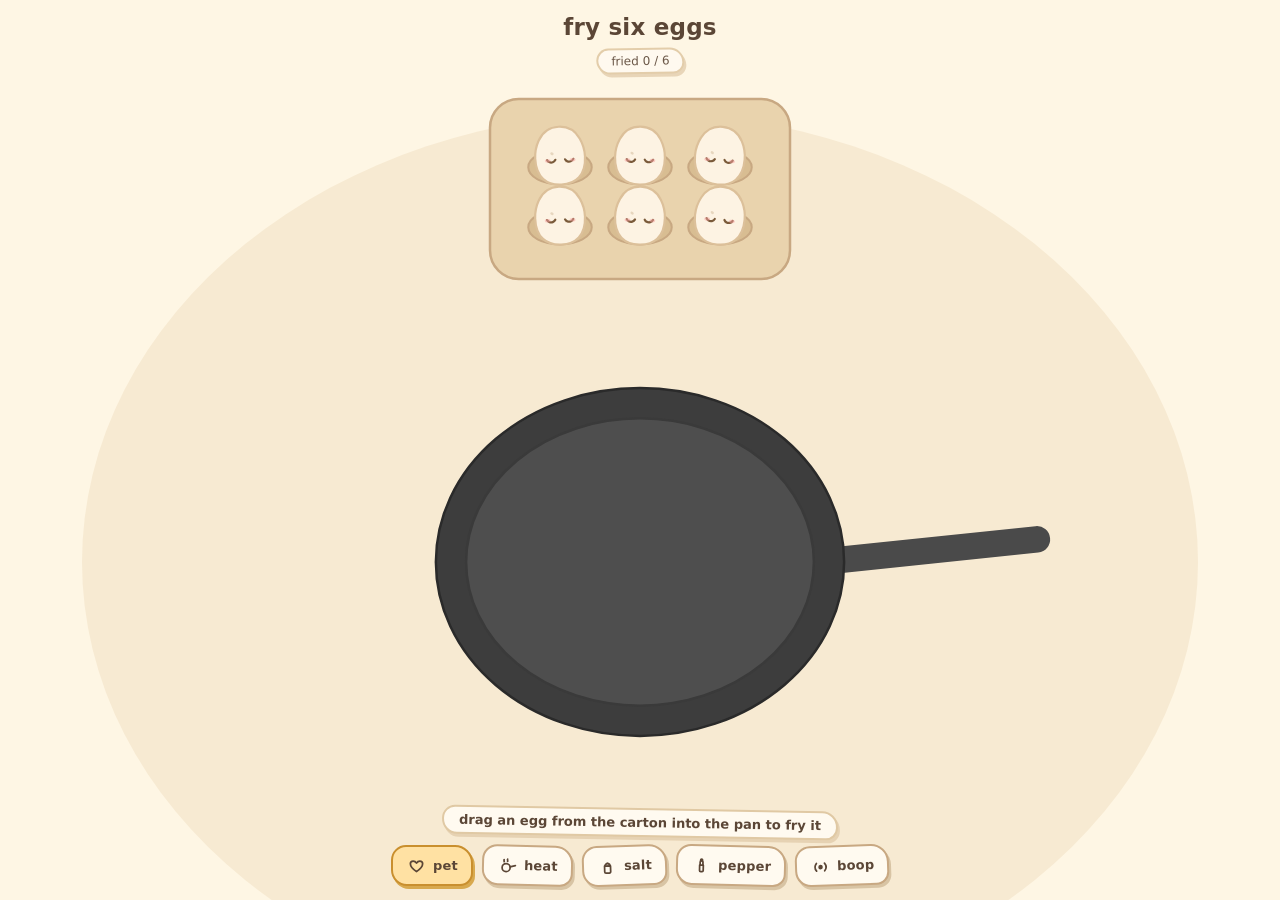
==== index.html @ 0eeabd4d "Expand finale verdicts, sync moods, polish eggs and copy - Add emotion/accident verdicts (gloomy, sc" ====
<!DOCTYPE html>
<html lang="en">
<head>
<meta charset="UTF-8">
<meta name="viewport" content="width=device-width, initial-scale=1.0">
<title>Fry Six Eggs</title>
<link rel="stylesheet" href="egg.css">
</head>
<body>
<canvas id="stage"></canvas>

<div class="hud">
  <h1><span id="titleText"></span></h1>
  <div class="progress pill" id="progress"></div>
</div>

<div class="bottombar">
  <div class="status pill" id="status">…</div>
  <div class="toolbar">
    <button class="tool active" data-tool="pet">
      <svg viewBox="0 0 24 24" stroke-width="2" stroke-linecap="round" stroke-linejoin="round"><path d="M12 19C7.5 16 5 12.8 5 10.1 5 8.2 6.5 7 8.2 7c1.5 0 2.9.9 3.8 2.3C12.9 7.9 14.3 7 15.8 7 17.5 7 19 8.2 19 10.1c0 2.7-2.5 5.9-7 8.9Z"/></svg>
      <span class="lbl"></span>
    </button>
    <button class="tool" data-tool="fry">
      <svg viewBox="0 0 24 24" stroke-width="2" stroke-linecap="round" stroke-linejoin="round"><circle cx="10.5" cy="15" r="4.6"/><path d="M15 14 21 12.4"/><path d="M8 6c-.8.8.8 1.6 0 2.4"/><path d="M12 5.4c-.8.8.8 1.6 0 2.4"/></svg>
      <span class="lbl"></span>
    </button>
    <button class="tool" data-tool="salt">
      <svg viewBox="0 0 24 24" stroke-width="2" stroke-linecap="round" stroke-linejoin="round"><path d="M8.6 12h6.8v6.6a1.5 1.5 0 0 1-1.5 1.5h-3.8a1.5 1.5 0 0 1-1.5-1.5z"/><path d="M9.1 12a2.9 2.9 0 0 1 5.8 0"/><circle cx="11" cy="8.4" r=".5" fill="currentColor" stroke="none"/><circle cx="12" cy="7.9" r=".5" fill="currentColor" stroke="none"/><circle cx="13" cy="8.4" r=".5" fill="currentColor" stroke="none"/></svg>
      <span class="lbl"></span>
    </button>
    <button class="tool" data-tool="pepper">
      <svg viewBox="0 0 24 24" stroke-width="2" stroke-linecap="round" stroke-linejoin="round"><path d="M9.9 12.5h4.2v6.1a1.4 1.4 0 0 1-1.4 1.4h-1.4a1.4 1.4 0 0 1-1.4-1.4z"/><path d="M10.4 12.5V9a1.6 1.6 0 0 1 3.2 0v3.5"/><circle cx="12" cy="6.6" r="1.1"/></svg>
      <span class="lbl"></span>
    </button>
    <button class="tool" data-tool="poke">
      <svg viewBox="0 0 24 24" stroke-width="2" stroke-linecap="round" stroke-linejoin="round"><circle cx="12" cy="13" r="2.6" fill="currentColor" stroke="none"/><path d="M7.4 8.6a7 7 0 0 0 0 8.8"/><path d="M16.6 8.6a7 7 0 0 1 0 8.8"/></svg>
      <span class="lbl"></span>
    </button>
  </div>
</div>

<div class="overlay hidden" id="photoOverlay">
  <div class="photoCard">
    <h2><span id="photoTitle"></span></h2>
    <p id="photoSub"></p>
    <img id="photoImg" alt="">
    <div class="photoActions">
      <button class="tool active" id="restartBtn" type="button">
        <svg viewBox="0 0 24 24" stroke-width="2" stroke-linecap="round" stroke-linejoin="round"><path d="M19 12a7 7 0 1 1-2-4.9"/><path d="M17.4 4.2 17 7.6l-3.4-.5"/></svg>
        <span class="lbl"></span>
      </button>
    </div>
  </div>
</div>

<script src="egg.js"></script>
</body>
</html>
---- egg.css ----
:root{
    --bg1:#fef6e4; --bg2:#f9e6c9; --ink:#5b4636;
  }
  *{box-sizing:border-box; -webkit-tap-highlight-color:transparent;}
  html,body{margin:0;height:100%;}
  body{
    font-family:"Chalkboard SE","Comic Sans MS","Segoe Print",system-ui,sans-serif;
    color:var(--ink);
    background:var(--bg1);
    overflow:hidden;
    user-select:none;
    touch-action:none;
  }
  /* cute handwritten Chinese fallback for the zh page */
  html[lang^="zh"] body{
    font-family:"Hannotate SC","Hanzipen SC","Yuanti SC","STYuanti","Kaiti SC","KaiTi","STKaiti","PingFang SC","Microsoft YaHei",system-ui,sans-serif;
  }
  html[lang^="zh"] .hud h1{ letter-spacing:1px; }
  #stage{position:fixed; inset:0; display:block;}
  .hud{
    position:fixed; top:14px; left:50%; transform:translateX(-50%);
    text-align:center; pointer-events:none; z-index:5;
  }
  .hud h1{
    margin:0; font-size:23px; font-weight:bold; letter-spacing:.2px; display:block;
  }

  /* flat hand-drawn "sticker" pill — cream fill, ink outline, hard offset shadow */
  .pill{
    background:#fffaf0; border:2px solid #e0c9a4; color:var(--ink);
    border-radius:13px 16px 12px 15px; box-shadow:2px 3px 0 #e6d2b3;
  }
  .progress{ display:inline-block; margin:8px 0 0; font-size:12px; opacity:.9; padding:4px 13px; transform:rotate(-1deg); }
  .status{ margin:0; max-width:92vw; text-align:center; font-size:13px; font-weight:bold; padding:5px 15px; transform:rotate(1deg); }

  .bottombar{
    position:fixed; left:50%; bottom:14px; transform:translateX(-50%);
    display:flex; flex-direction:column; align-items:center; gap:8px;
    z-index:5; width:100%; max-width:560px; pointer-events:none;
  }
  .toolbar{
    display:flex; gap:9px; flex-wrap:wrap; justify-content:center;
    max-width:96vw; pointer-events:auto;
  }
  .tool{
    cursor:pointer; font:inherit; font-size:14px; font-weight:bold;
    display:inline-flex; align-items:center; gap:6px;
    padding:8px 13px; color:var(--ink);
    background:#fffaf0; border:2.5px solid #c8a882;
    border-radius:15px 18px 13px 16px;
    box-shadow:2px 3px 0 #d8c4a4;
    transition:transform .1s, box-shadow .1s, background .15s, border-color .15s;
  }
  .tool svg{width:21px; height:21px; display:block; stroke:currentColor; fill:none;}
  .tool .lbl{font-size:13px; letter-spacing:.2px;}
  .tool:nth-of-type(odd){ transform:rotate(-2deg); }
  .tool:nth-of-type(even){ transform:rotate(1.5deg); }
  .tool:hover{ transform:translateY(-2px) rotate(0deg); }
  .tool:active{ transform:translateY(1px) rotate(0deg); box-shadow:1px 1px 0 #d8c4a4; }
  .tool.active{
    background:#ffe1a3; border-color:#c98f2e; box-shadow:2px 3px 0 #d8a94e;
    transform:rotate(0deg);
  }
  @media (max-width:520px){
    .tool{padding:7px 11px; font-size:13px; gap:5px;}
    .tool svg{width:19px; height:19px;}
    .hud h1{font-size:19px;}
  }

  .overlay{
    position:fixed; inset:0; z-index:50;
    background:rgba(91,70,54,0.55);
    display:flex; align-items:center; justify-content:center;
    padding:20px;
  }
  .overlay.hidden{ display:none; }
  .photoCard{
    background:#fffaf0; border:3px solid #c8a882; border-radius:22px 26px 20px 24px;
    padding:22px 24px 24px; max-width:620px; width:100%; text-align:center;
    box-shadow:5px 7px 0 #d8c4a4;
  }
  .photoCard h2{margin:0 0 4px; font-size:23px; display:inline-flex; align-items:center; gap:8px;}
  .photoCard h2 svg{width:24px; height:24px; transform:rotate(-6deg);}
  .photoCard p{margin:0 0 14px; font-size:13px; opacity:.7;}
  .photoCard img{width:100%; border-radius:14px; display:block; border:2.5px solid #c8a882;}
  .photoActions{display:flex; gap:10px; justify-content:center; margin-top:18px; flex-wrap:wrap;}
  .photoActions .tool{font-size:15px; padding:10px 18px;}
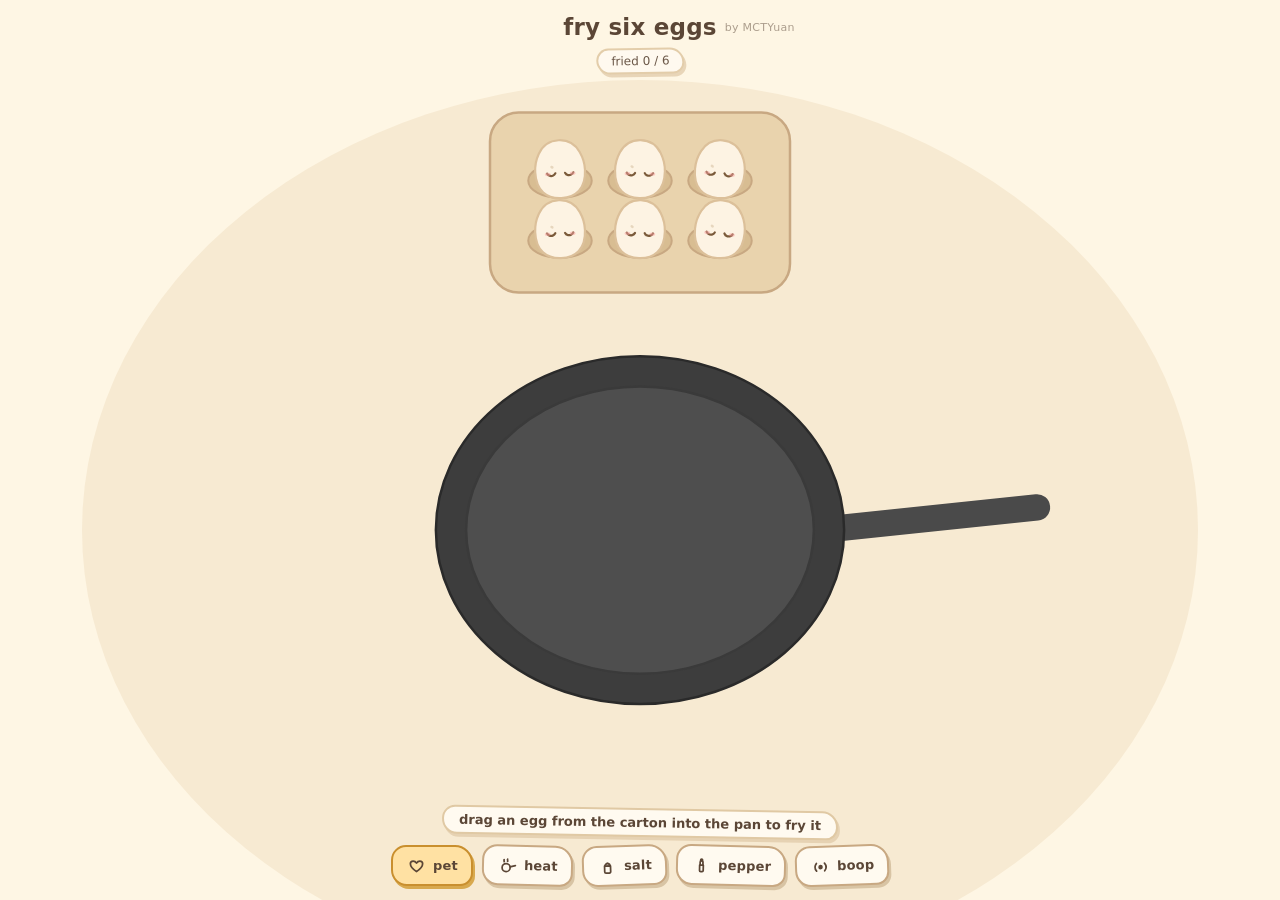
==== commit c7ac6dd7: "Rework result card, add author byline, sharpen canvas - Result card: bigger eggs in a portrait layou" ====
--- a/index.html
+++ b/index.html
@@ -4,13 +4,13 @@
 <meta charset="UTF-8">
 <meta name="viewport" content="width=device-width, initial-scale=1.0">
 <title>Fry Six Eggs</title>
-<link rel="stylesheet" href="egg.css">
+<link rel="stylesheet" href="egg.css?v=9">
 </head>
 <body>
 <canvas id="stage"></canvas>
 
 <div class="hud">
-  <h1><span id="titleText"></span></h1>
+  <h1><span class="titlewrap"><span id="titleText"></span><span class="byline" id="byline"></span></span></h1>
   <div class="progress pill" id="progress"></div>
 </div>
 
@@ -45,6 +45,7 @@
     <h2><span id="photoTitle"></span></h2>
     <p id="photoSub"></p>
     <img id="photoImg" alt="">
+    <p class="shareHint" id="shareHint"></p>
     <div class="photoActions">
       <button class="tool active" id="restartBtn" type="button">
         <svg viewBox="0 0 24 24" stroke-width="2" stroke-linecap="round" stroke-linejoin="round"><path d="M19 12a7 7 0 1 1-2-4.9"/><path d="M17.4 4.2 17 7.6l-3.4-.5"/></svg>
@@ -54,6 +55,6 @@
   </div>
 </div>
 
-<script src="egg.js"></script>
+<script src="egg.js?v=9"></script>
 </body>
 </html>
--- a/egg.css
+++ b/egg.css
@@ -23,6 +23,13 @@
   }
   .hud h1{
     margin:0; font-size:23px; font-weight:bold; letter-spacing:.2px; display:block;
+  }
+  /* title stays page-centered; the byline hangs off its right without affecting centering */
+  .titlewrap{ position:relative; display:inline-block; }
+  .byline{
+    position:absolute; left:100%; top:50%; transform:translateY(-50%);
+    margin-left:8px; white-space:nowrap;
+    font-size:11px; font-weight:normal; opacity:.5; letter-spacing:.3px;
   }
 
   /* flat hand-drawn "sticker" pill — cream fill, ink outline, hard offset shadow */
@@ -65,6 +72,8 @@
     .tool{padding:7px 11px; font-size:13px; gap:5px;}
     .tool svg{width:19px; height:19px;}
     .hud h1{font-size:19px;}
+    .photoCard{padding:16px 16px 18px;}
+    .photoCard h2{font-size:21px;}
   }
 
   .overlay{
@@ -77,11 +86,16 @@
   .photoCard{
     background:#fffaf0; border:3px solid #c8a882; border-radius:22px 26px 20px 24px;
     padding:22px 24px 24px; max-width:620px; width:100%; text-align:center;
-    box-shadow:5px 7px 0 #d8c4a4;
+    box-shadow:5px 7px 0 #d8c4a4; max-height:94vh; overflow-y:auto;
   }
   .photoCard h2{margin:0 0 4px; font-size:23px; display:inline-flex; align-items:center; gap:8px;}
   .photoCard h2 svg{width:24px; height:24px; transform:rotate(-6deg);}
   .photoCard p{margin:0 0 14px; font-size:13px; opacity:.7;}
-  .photoCard img{width:100%; border-radius:14px; display:block; border:2.5px solid #c8a882;}
-  .photoActions{display:flex; gap:10px; justify-content:center; margin-top:18px; flex-wrap:wrap;}
+  .photoCard img{
+    max-width:100%; max-height:64vh; width:auto; height:auto;
+    margin:0 auto; border-radius:14px; display:block; border:2.5px solid #c8a882;
+  }
+  /* nudge to screenshot, since there's no share button */
+  .shareHint{margin:14px 0 0; font-size:13px; opacity:.6;}
+  .photoActions{display:flex; gap:10px; justify-content:center; margin-top:16px; flex-wrap:wrap;}
   .photoActions .tool{font-size:15px; padding:10px 18px;}
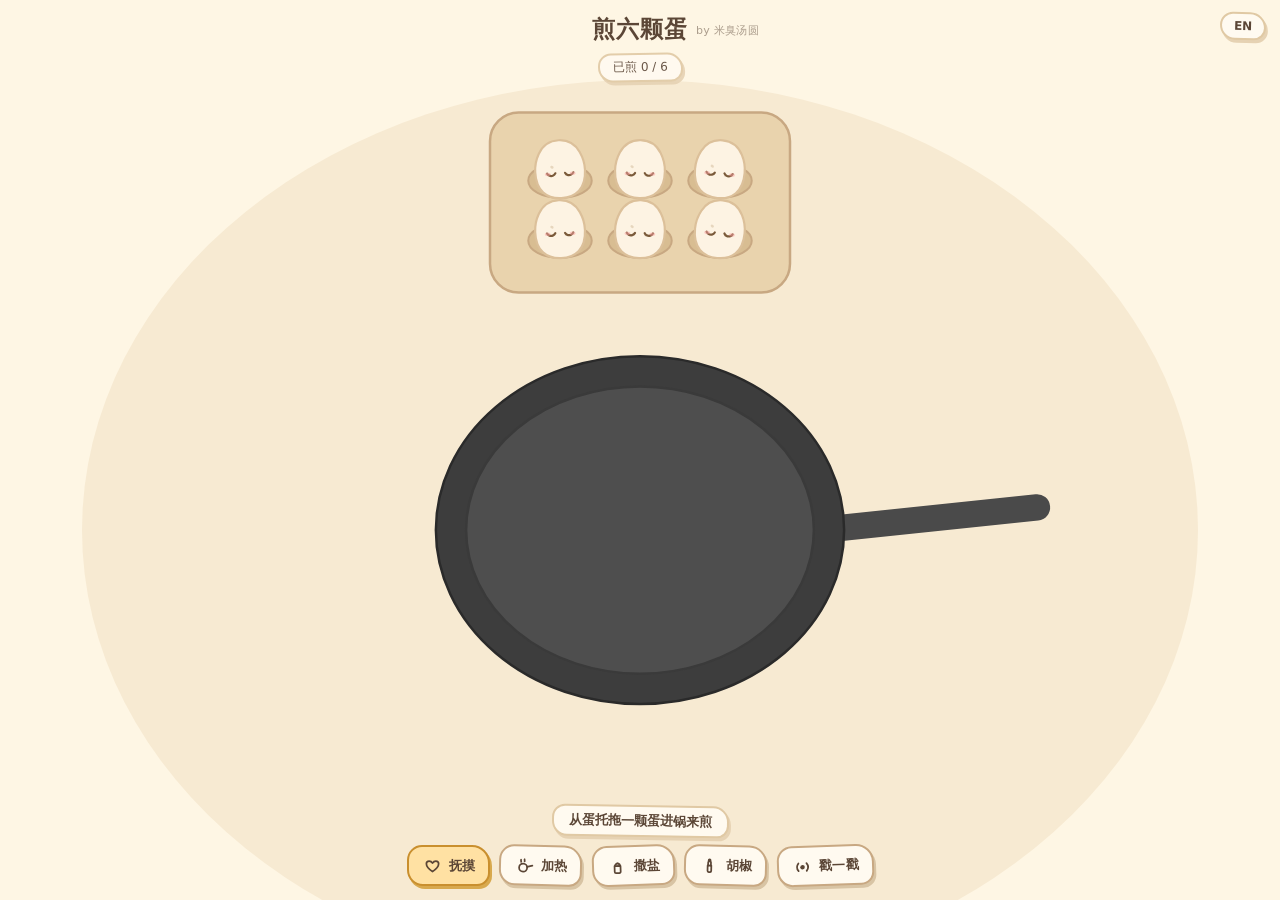
==== commit 6c174a35: "Redesign result-card footer: clean band, URL sticker, no arrow The signature and play URL were cramp" ====
--- a/index.html
+++ b/index.html
@@ -1,12 +1,13 @@
 <!DOCTYPE html>
-<html lang="en">
+<html lang="zh-CN">
 <head>
 <meta charset="UTF-8">
 <meta name="viewport" content="width=device-width, initial-scale=1.0">
-<title>Fry Six Eggs</title>
-<link rel="stylesheet" href="egg.css?v=9">
+<title>煎六颗蛋</title>
+<link rel="stylesheet" href="egg.css?v=12">
 </head>
 <body>
+<a class="langlink pill" href="en.html">EN</a>
 <canvas id="stage"></canvas>
 
 <div class="hud">
@@ -55,6 +56,6 @@
   </div>
 </div>
 
-<script src="egg.js?v=9"></script>
+<script src="egg.js?v=12"></script>
 </body>
 </html>
--- a/egg.css
+++ b/egg.css
@@ -17,6 +17,13 @@
   }
   html[lang^="zh"] .hud h1{ letter-spacing:1px; }
   #stage{position:fixed; inset:0; display:block;}
+  /* language toggle — fixed corner, separate from the measured HUD/toolbar chrome */
+  .langlink{
+    position:fixed; top:12px; right:14px; z-index:6;
+    font-size:12px; font-weight:bold; padding:5px 12px;
+    color:var(--ink); text-decoration:none; transform:rotate(1.5deg);
+  }
+  .langlink:hover{ transform:rotate(0deg); }
   .hud{
     position:fixed; top:14px; left:50%; transform:translateX(-50%);
     text-align:center; pointer-events:none; z-index:5;
